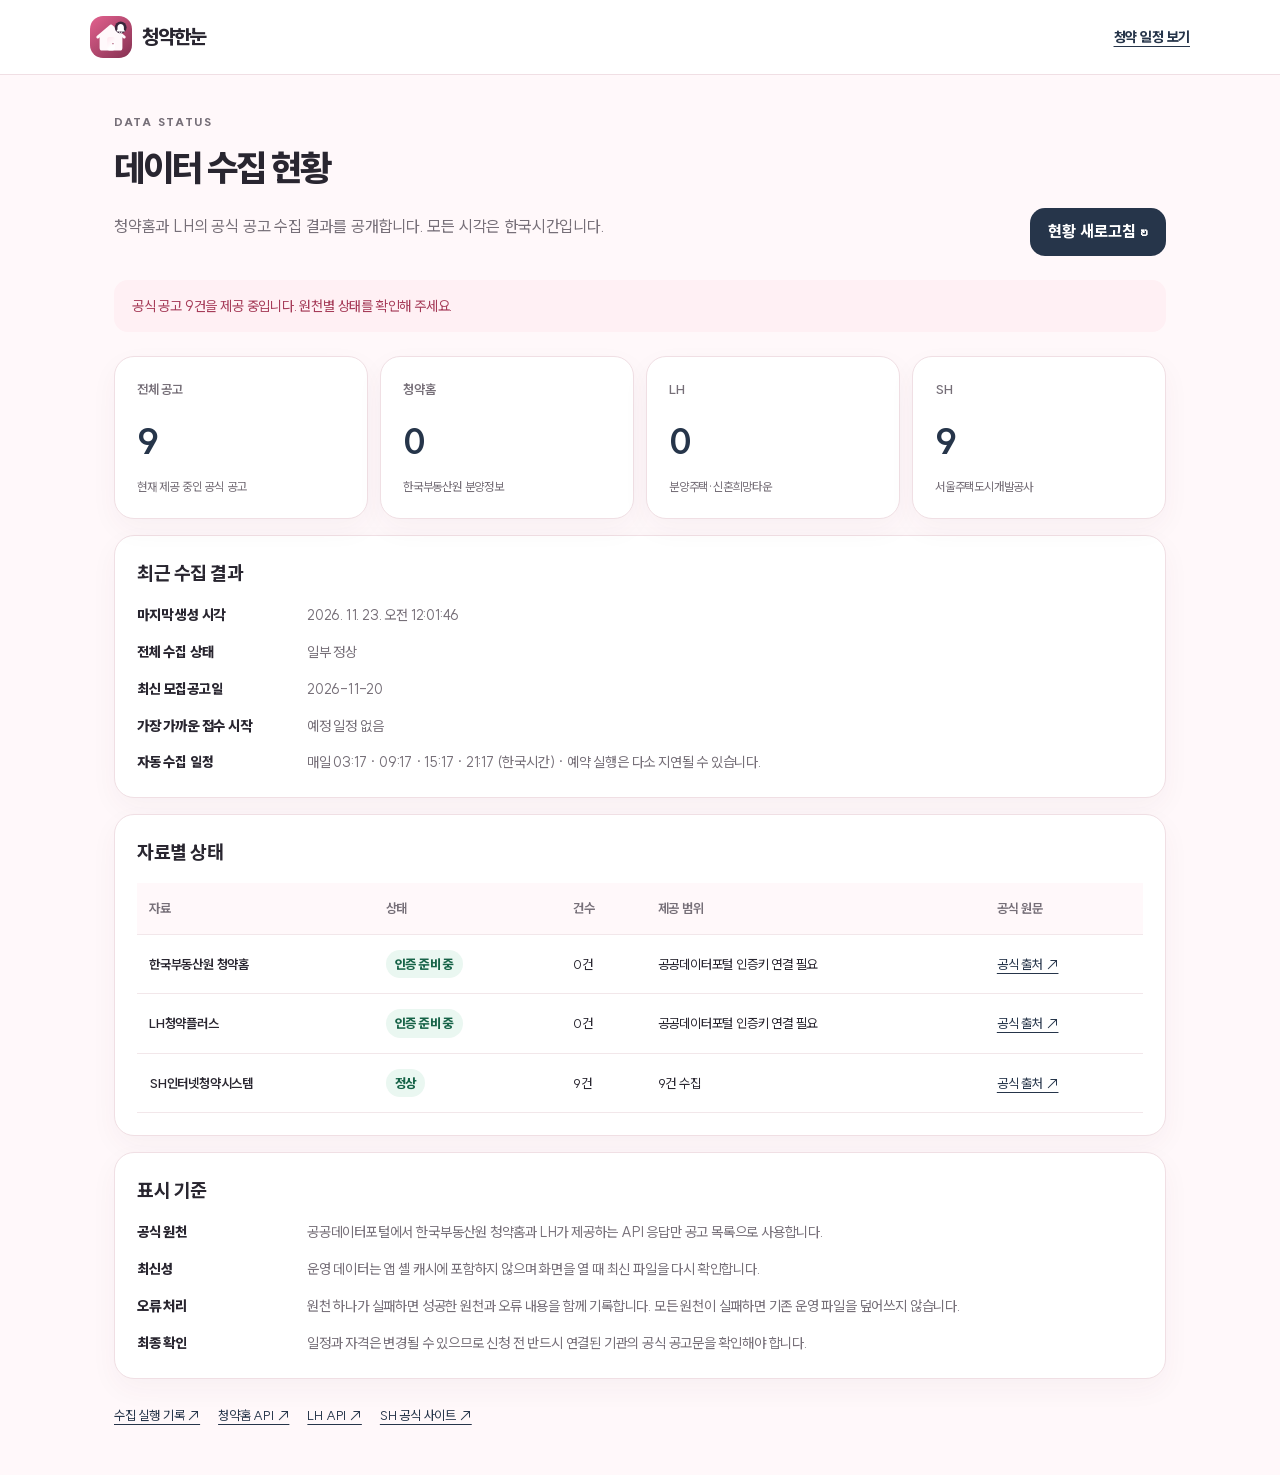
==== app/src/main/assets/www/data-status.html @ 384c61f2 "20261123_app_src_main_assets_www 청약 PWA 오프라인 자산 동기화" ====
<!doctype html><html lang="ko"><head><meta charset="utf-8"><meta name="viewport" content="width=device-width,initial-scale=1,viewport-fit=cover"><meta name="theme-color" content="#8f3658"><meta name="description" content="청약한눈 청약홈·LH·SH 공식 공고 수집 현황"><link rel="icon" href="assets/icon.svg"><link rel="stylesheet" href="data-status.css"><link rel="stylesheet" href="data-status-font.css"><title>데이터 수집 현황 — 청약한눈</title></head><body>
<header><a class="brand" href="./"><img src="assets/icon.svg" alt="">청약한눈</a><a class="home" href="./">청약 일정 보기</a></header>
<main><div class="heading"><div><p class="eyebrow">DATA STATUS</p><h1>데이터 수집 현황</h1><p>청약홈과 LH의 공식 공고 수집 결과를 공개합니다. 모든 시각은 한국시간입니다.</p></div><button id="reload" type="button">현황 새로고침 ↻</button></div>
<p id="notice" class="notice" role="status">공식 데이터 파일을 확인하고 있습니다.</p>
<section class="metrics" aria-label="공식 공고 수집 요약"><article><h2>전체 공고</h2><strong id="total">—</strong><p>현재 제공 중인 공식 공고</p></article><article><h2>청약홈</h2><strong id="applyhome">—</strong><p>한국부동산원 분양정보</p></article><article><h2>LH</h2><strong id="lh">—</strong><p>분양주택·신혼희망타운</p></article><article><h2>SH</h2><strong id="sh">—</strong><p>서울주택도시개발공사</p></article></section>
<section class="panel"><h2>최근 수집 결과</h2><dl><dt>마지막 생성 시각</dt><dd id="generated">—</dd><dt>전체 수집 상태</dt><dd id="overall-status">—</dd><dt>최신 모집공고일</dt><dd id="latest-notice">—</dd><dt>가장 가까운 접수 시작</dt><dd id="next-apply">—</dd><dt>자동 수집 일정</dt><dd>매일 03:17 · 09:17 · 15:17 · 21:17 (한국시간) · 예약 실행은 다소 지연될 수 있습니다.</dd></dl></section>
<section class="panel"><h2>자료별 상태</h2><div class="table-wrap"><table><thead><tr><th>자료</th><th>상태</th><th>건수</th><th>제공 범위</th><th>공식 원문</th></tr></thead><tbody id="sources"></tbody></table></div></section>
<section class="panel"><h2>표시 기준</h2><dl><dt>공식 원천</dt><dd>공공데이터포털에서 한국부동산원 청약홈과 LH가 제공하는 API 응답만 공고 목록으로 사용합니다.</dd><dt>최신성</dt><dd>운영 데이터는 앱 셸 캐시에 포함하지 않으며 화면을 열 때 최신 파일을 다시 확인합니다.</dd><dt>오류 처리</dt><dd>원천 하나가 실패하면 성공한 원천과 오류 내용을 함께 기록합니다. 모든 원천이 실패하면 기존 운영 파일을 덮어쓰지 않습니다.</dd><dt>최종 확인</dt><dd>일정과 자격은 변경될 수 있으므로 신청 전 반드시 연결된 기관의 공식 공고문을 확인해야 합니다.</dd></dl></section>
<footer><a href="https://github.com/softm/bunyanghannun/actions" target="_blank" rel="noopener">수집 실행 기록 ↗</a><a href="https://www.data.go.kr/data/15098547/openapi.do" target="_blank" rel="noopener">청약홈 API ↗</a><a href="https://www.data.go.kr/data/15058530/openapi.do" target="_blank" rel="noopener">LH API ↗</a><a href="https://www.i-sh.co.kr/" target="_blank" rel="noopener">SH 공식 사이트 ↗</a></footer></main><script type="module" src="data-status.js"></script></body></html>
---- app/src/main/assets/www/data-status.css ----
:root{font-family:system-ui,-apple-system,"Noto Sans KR",sans-serif;color:#292630;background:#fff8fa;--pink:#fb5f82;--navy:#26354a;--line:#f0dfe4;--muted:#766f78}*{box-sizing:border-box}body{margin:0}a{color:var(--navy);text-underline-offset:4px}header{display:flex;align-items:center;justify-content:space-between;gap:20px;padding:16px max(20px,calc((100% - 1100px)/2));background:#fff;border-bottom:1px solid var(--line)}.brand{display:flex;align-items:center;gap:10px;color:#292630;font-size:20px;font-weight:900;text-decoration:none}.brand img{width:42px;height:42px;border-radius:13px}.home{font-size:14px;font-weight:800}main{width:min(1100px,100%);margin:auto;padding:38px 24px 50px}.heading{display:flex;align-items:end;justify-content:space-between;gap:24px}.eyebrow{margin:0;color:var(--pink);font-size:11px;font-weight:900;letter-spacing:1.7px}.heading h1{margin:8px 0;font-size:36px;letter-spacing:-1.5px}.heading p,.panel dd{color:var(--muted);line-height:1.7}.heading button{min-height:48px;border:0;border-radius:15px;padding:0 18px;background:var(--navy);color:#fff;font:inherit;font-weight:800}.notice{margin:24px 0;padding:15px 18px;border-radius:14px;background:#fff0f4;color:#a63c59;font-size:14px}.notice.ok{background:#eaf7f1;color:#176348}.notice.error{background:#ffe9e9;color:#9b3030}.metrics{display:grid;grid-template-columns:repeat(4,1fr);gap:12px}.metrics article,.panel{padding:22px;border:1px solid var(--line);border-radius:20px;background:#fff;box-shadow:0 10px 28px #6533400b}.metrics h2{margin:0;color:var(--muted);font-size:13px}.metrics strong{display:block;margin-top:14px;color:var(--navy);font-size:36px}.metrics p{margin:8px 0 0;color:var(--muted);font-size:12px;line-height:1.5}.panel{margin-top:16px}.panel h2{margin:0 0 16px;font-size:19px}.panel dl{display:grid;grid-template-columns:150px 1fr;gap:13px 20px;margin:0;font-size:14px}.panel dt{font-weight:850}.panel dd{margin:0}.table-wrap{overflow:auto}table{width:100%;min-width:720px;border-collapse:collapse;font-size:13px}th,td{padding:15px 12px;border-bottom:1px solid #f2e7ea;text-align:left}th{color:var(--muted);background:#fff8fa}.badge{display:inline-block;padding:4px 9px;border-radius:99px;background:#eaf7f1;color:#176348;font-weight:800}.badge.error{background:#ffe9e9;color:#9b3030}footer{display:flex;flex-wrap:wrap;gap:18px;margin-top:26px;font-size:13px}@media(max-width:720px){main{padding:24px 14px 40px}.heading{display:block}.heading h1{font-size:30px}.heading button{margin-top:12px}.metrics{grid-template-columns:repeat(2,1fr);gap:8px}.metrics article{padding:17px}.metrics strong{font-size:30px}.panel{padding:19px 15px}.panel dl{grid-template-columns:1fr;gap:5px}.panel dd{margin-bottom:11px}}
---- app/src/main/assets/www/data-status-font.css ----
@font-face {
  font-family:"SUIT Variable";
  src:url("./assets/fonts/SUIT-Variable.woff2") format("woff2-variations");
  font-weight:100 900;
  font-style:normal;
  font-display:swap;
}

html,body,button,table {
  font-family:"SUIT Variable",Pretendard,-apple-system,BlinkMacSystemFont,"Apple SD Gothic Neo","Noto Sans KR",sans-serif;
}

body {
  font-weight:430;
  letter-spacing:-.012em;
  line-height:1.58;
  -webkit-font-smoothing:antialiased;
  text-rendering:optimizeLegibility;
}

.brand { font-weight:820; letter-spacing:-.045em; }
.heading h1 { font-weight:840; letter-spacing:-.055em; text-wrap:balance; }
.metrics strong { font-weight:760; letter-spacing:-.035em; font-variant-numeric:tabular-nums; }
.panel h2 { font-weight:780; letter-spacing:-.025em; }
th { font-weight:720; }
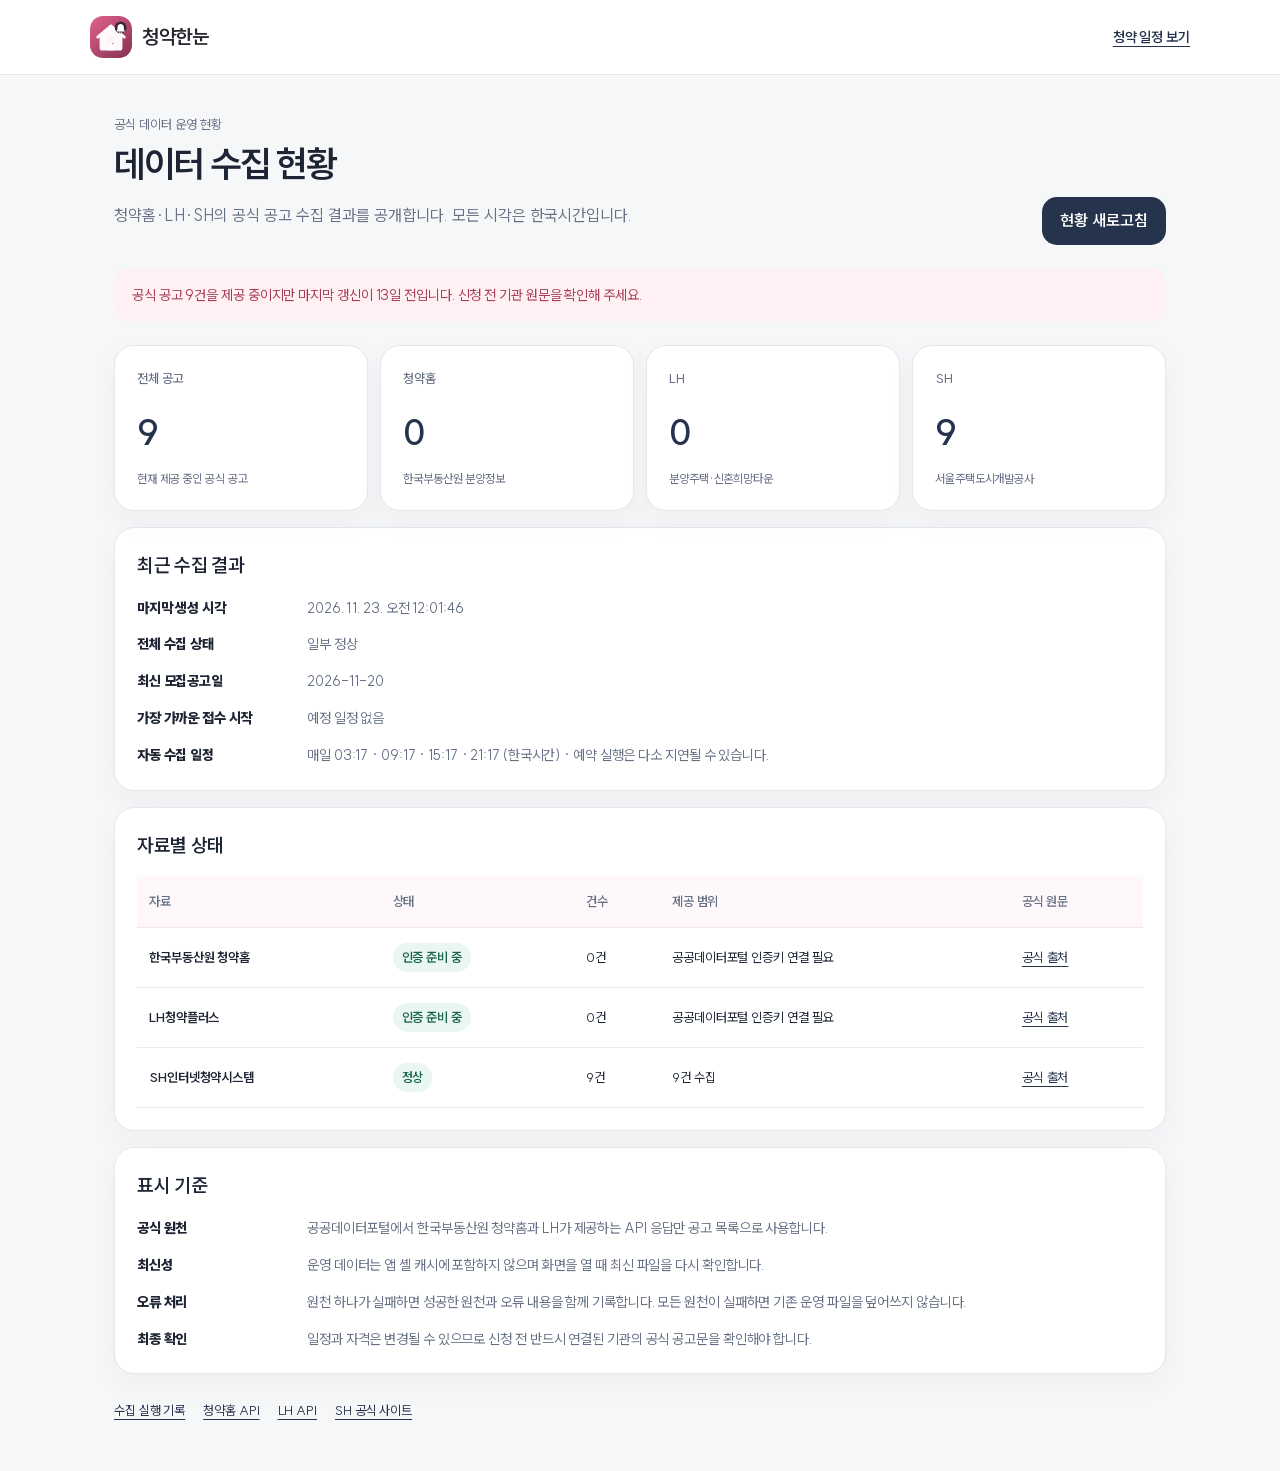
==== commit c59bfea0: "20261126_app_src_main_assets_www_웹동기화" ====
--- a/app/src/main/assets/www/data-status.html
+++ b/app/src/main/assets/www/data-status.html
@@ -1,9 +1,9 @@
 <!doctype html><html lang="ko"><head><meta charset="utf-8"><meta name="viewport" content="width=device-width,initial-scale=1,viewport-fit=cover"><meta name="theme-color" content="#8f3658"><meta name="description" content="청약한눈 청약홈·LH·SH 공식 공고 수집 현황"><link rel="icon" href="assets/icon.svg"><link rel="stylesheet" href="data-status.css"><link rel="stylesheet" href="data-status-font.css"><title>데이터 수집 현황 — 청약한눈</title></head><body>
 <header><a class="brand" href="./"><img src="assets/icon.svg" alt="">청약한눈</a><a class="home" href="./">청약 일정 보기</a></header>
-<main><div class="heading"><div><p class="eyebrow">DATA STATUS</p><h1>데이터 수집 현황</h1><p>청약홈과 LH의 공식 공고 수집 결과를 공개합니다. 모든 시각은 한국시간입니다.</p></div><button id="reload" type="button">현황 새로고침 ↻</button></div>
+<main><div class="heading"><div><p class="eyebrow">공식 데이터 운영 현황</p><h1>데이터 수집 현황</h1><p>청약홈·LH·SH의 공식 공고 수집 결과를 공개합니다. 모든 시각은 한국시간입니다.</p></div><button id="reload" type="button">현황 새로고침</button></div>
 <p id="notice" class="notice" role="status">공식 데이터 파일을 확인하고 있습니다.</p>
 <section class="metrics" aria-label="공식 공고 수집 요약"><article><h2>전체 공고</h2><strong id="total">—</strong><p>현재 제공 중인 공식 공고</p></article><article><h2>청약홈</h2><strong id="applyhome">—</strong><p>한국부동산원 분양정보</p></article><article><h2>LH</h2><strong id="lh">—</strong><p>분양주택·신혼희망타운</p></article><article><h2>SH</h2><strong id="sh">—</strong><p>서울주택도시개발공사</p></article></section>
 <section class="panel"><h2>최근 수집 결과</h2><dl><dt>마지막 생성 시각</dt><dd id="generated">—</dd><dt>전체 수집 상태</dt><dd id="overall-status">—</dd><dt>최신 모집공고일</dt><dd id="latest-notice">—</dd><dt>가장 가까운 접수 시작</dt><dd id="next-apply">—</dd><dt>자동 수집 일정</dt><dd>매일 03:17 · 09:17 · 15:17 · 21:17 (한국시간) · 예약 실행은 다소 지연될 수 있습니다.</dd></dl></section>
 <section class="panel"><h2>자료별 상태</h2><div class="table-wrap"><table><thead><tr><th>자료</th><th>상태</th><th>건수</th><th>제공 범위</th><th>공식 원문</th></tr></thead><tbody id="sources"></tbody></table></div></section>
 <section class="panel"><h2>표시 기준</h2><dl><dt>공식 원천</dt><dd>공공데이터포털에서 한국부동산원 청약홈과 LH가 제공하는 API 응답만 공고 목록으로 사용합니다.</dd><dt>최신성</dt><dd>운영 데이터는 앱 셸 캐시에 포함하지 않으며 화면을 열 때 최신 파일을 다시 확인합니다.</dd><dt>오류 처리</dt><dd>원천 하나가 실패하면 성공한 원천과 오류 내용을 함께 기록합니다. 모든 원천이 실패하면 기존 운영 파일을 덮어쓰지 않습니다.</dd><dt>최종 확인</dt><dd>일정과 자격은 변경될 수 있으므로 신청 전 반드시 연결된 기관의 공식 공고문을 확인해야 합니다.</dd></dl></section>
-<footer><a href="https://github.com/softm/bunyanghannun/actions" target="_blank" rel="noopener">수집 실행 기록 ↗</a><a href="https://www.data.go.kr/data/15098547/openapi.do" target="_blank" rel="noopener">청약홈 API ↗</a><a href="https://www.data.go.kr/data/15058530/openapi.do" target="_blank" rel="noopener">LH API ↗</a><a href="https://www.i-sh.co.kr/" target="_blank" rel="noopener">SH 공식 사이트 ↗</a></footer></main><script type="module" src="data-status.js"></script></body></html>
+<footer><a href="https://github.com/softm/bunyanghannun/actions" target="_blank" rel="noopener">수집 실행 기록</a><a href="https://www.data.go.kr/data/15098547/openapi.do" target="_blank" rel="noopener">청약홈 API</a><a href="https://www.data.go.kr/data/15058530/openapi.do" target="_blank" rel="noopener">LH API</a><a href="https://www.i-sh.co.kr/" target="_blank" rel="noopener">SH 공식 사이트</a></footer></main><script type="module" src="data-status.js"></script></body></html>
--- a/app/src/main/assets/www/data-status.css
+++ b/app/src/main/assets/www/data-status.css
@@ -1 +1 @@
-:root{font-family:system-ui,-apple-system,"Noto Sans KR",sans-serif;color:#292630;background:#fff8fa;--pink:#fb5f82;--navy:#26354a;--line:#f0dfe4;--muted:#766f78}*{box-sizing:border-box}body{margin:0}a{color:var(--navy);text-underline-offset:4px}header{display:flex;align-items:center;justify-content:space-between;gap:20px;padding:16px max(20px,calc((100% - 1100px)/2));background:#fff;border-bottom:1px solid var(--line)}.brand{display:flex;align-items:center;gap:10px;color:#292630;font-size:20px;font-weight:900;text-decoration:none}.brand img{width:42px;height:42px;border-radius:13px}.home{font-size:14px;font-weight:800}main{width:min(1100px,100%);margin:auto;padding:38px 24px 50px}.heading{display:flex;align-items:end;justify-content:space-between;gap:24px}.eyebrow{margin:0;color:var(--pink);font-size:11px;font-weight:900;letter-spacing:1.7px}.heading h1{margin:8px 0;font-size:36px;letter-spacing:-1.5px}.heading p,.panel dd{color:var(--muted);line-height:1.7}.heading button{min-height:48px;border:0;border-radius:15px;padding:0 18px;background:var(--navy);color:#fff;font:inherit;font-weight:800}.notice{margin:24px 0;padding:15px 18px;border-radius:14px;background:#fff0f4;color:#a63c59;font-size:14px}.notice.ok{background:#eaf7f1;color:#176348}.notice.error{background:#ffe9e9;color:#9b3030}.metrics{display:grid;grid-template-columns:repeat(4,1fr);gap:12px}.metrics article,.panel{padding:22px;border:1px solid var(--line);border-radius:20px;background:#fff;box-shadow:0 10px 28px #6533400b}.metrics h2{margin:0;color:var(--muted);font-size:13px}.metrics strong{display:block;margin-top:14px;color:var(--navy);font-size:36px}.metrics p{margin:8px 0 0;color:var(--muted);font-size:12px;line-height:1.5}.panel{margin-top:16px}.panel h2{margin:0 0 16px;font-size:19px}.panel dl{display:grid;grid-template-columns:150px 1fr;gap:13px 20px;margin:0;font-size:14px}.panel dt{font-weight:850}.panel dd{margin:0}.table-wrap{overflow:auto}table{width:100%;min-width:720px;border-collapse:collapse;font-size:13px}th,td{padding:15px 12px;border-bottom:1px solid #f2e7ea;text-align:left}th{color:var(--muted);background:#fff8fa}.badge{display:inline-block;padding:4px 9px;border-radius:99px;background:#eaf7f1;color:#176348;font-weight:800}.badge.error{background:#ffe9e9;color:#9b3030}footer{display:flex;flex-wrap:wrap;gap:18px;margin-top:26px;font-size:13px}@media(max-width:720px){main{padding:24px 14px 40px}.heading{display:block}.heading h1{font-size:30px}.heading button{margin-top:12px}.metrics{grid-template-columns:repeat(2,1fr);gap:8px}.metrics article{padding:17px}.metrics strong{font-size:30px}.panel{padding:19px 15px}.panel dl{grid-template-columns:1fr;gap:5px}.panel dd{margin-bottom:11px}}
+:root{font-family:system-ui,-apple-system,"Noto Sans KR",sans-serif;color:#1d2433;background:#f6f7f9;--pink:#aa3f69;--navy:#26334d;--line:#e4e7ec;--muted:#667085}*{box-sizing:border-box}body{margin:0}a{color:var(--navy);text-underline-offset:4px}header{display:flex;align-items:center;justify-content:space-between;gap:20px;padding:16px max(20px,calc((100% - 1100px)/2));background:#fff;border-bottom:1px solid var(--line)}.brand{display:flex;align-items:center;gap:10px;color:#292630;font-size:20px;font-weight:900;text-decoration:none}.brand img{width:42px;height:42px;border-radius:13px}.home{font-size:14px;font-weight:650}main{width:min(1100px,100%);margin:auto;padding:38px 24px 50px}.heading{display:flex;align-items:end;justify-content:space-between;gap:24px}.eyebrow{margin:0;color:var(--pink);font-size:13px;font-weight:600;letter-spacing:.01em}.heading h1{margin:8px 0;font-size:36px;letter-spacing:-1.5px}.heading p,.panel dd{color:var(--muted);line-height:1.7}.heading button{min-height:48px;border:0;border-radius:15px;padding:0 18px;background:var(--navy);color:#fff;font:inherit;font-weight:650}.notice{margin:24px 0;padding:15px 18px;border-radius:14px;background:#fff0f4;color:#a63c59;font-size:14px}.notice.ok{background:#eaf7f1;color:#176348}.notice.error{background:#ffe9e9;color:#9b3030}.metrics{display:grid;grid-template-columns:repeat(4,1fr);gap:12px}.metrics article,.panel{padding:22px;border:1px solid var(--line);border-radius:20px;background:#fff;box-shadow:0 10px 28px #6533400b}.metrics h2{margin:0;color:var(--muted);font-size:13px}.metrics strong{display:block;margin-top:14px;color:var(--navy);font-size:36px}.metrics p{margin:8px 0 0;color:var(--muted);font-size:12px;line-height:1.5}.panel{margin-top:16px}.panel h2{margin:0 0 16px;font-size:19px}.panel dl{display:grid;grid-template-columns:150px 1fr;gap:13px 20px;margin:0;font-size:14px}.panel dt{font-weight:850}.panel dd{margin:0}.table-wrap{overflow:auto}table{width:100%;min-width:720px;border-collapse:collapse;font-size:13px}th,td{padding:15px 12px;border-bottom:1px solid #f2e7ea;text-align:left}th{color:var(--muted);background:#fff8fa}.badge{display:inline-block;padding:4px 9px;border-radius:99px;background:#eaf7f1;color:#176348;font-weight:650}.badge.error{background:#ffe9e9;color:#9b3030}footer{display:flex;flex-wrap:wrap;gap:18px;margin-top:26px;font-size:13px}@media(max-width:720px){main{padding:24px 14px 40px}.heading{display:block}.heading h1{font-size:30px}.heading button{margin-top:12px}.metrics{grid-template-columns:repeat(2,1fr);gap:8px}.metrics article{padding:17px}.metrics strong{font-size:30px}.panel{padding:19px 15px}.panel dl{grid-template-columns:1fr;gap:5px}.panel dd{margin-bottom:11px}}
--- a/app/src/main/assets/www/data-status-font.css
+++ b/app/src/main/assets/www/data-status-font.css
@@ -11,15 +11,19 @@
 }
 
 body {
-  font-weight:430;
-  letter-spacing:-.012em;
-  line-height:1.58;
+  font-weight:400;
+  letter-spacing:-.006em;
+  line-height:1.62;
   -webkit-font-smoothing:antialiased;
   text-rendering:optimizeLegibility;
 }
 
-.brand { font-weight:820; letter-spacing:-.045em; }
-.heading h1 { font-weight:840; letter-spacing:-.055em; text-wrap:balance; }
-.metrics strong { font-weight:760; letter-spacing:-.035em; font-variant-numeric:tabular-nums; }
-.panel h2 { font-weight:780; letter-spacing:-.025em; }
-th { font-weight:720; }
+.brand { font-weight:680; letter-spacing:-.025em; }
+.heading h1 { font-weight:700; line-height:1.18; letter-spacing:-.035em; text-wrap:balance; }
+.heading p { font-weight:380; letter-spacing:0; }
+.metrics h2 { font-weight:520; letter-spacing:-.01em; }
+.metrics strong { font-weight:650; letter-spacing:-.025em; font-variant-numeric:tabular-nums; }
+.metrics small { font-weight:380; letter-spacing:0; }
+.panel h2 { font-weight:650; letter-spacing:-.018em; }
+dt,th { font-weight:620; letter-spacing:-.01em; }
+dd,td { font-weight:390; }
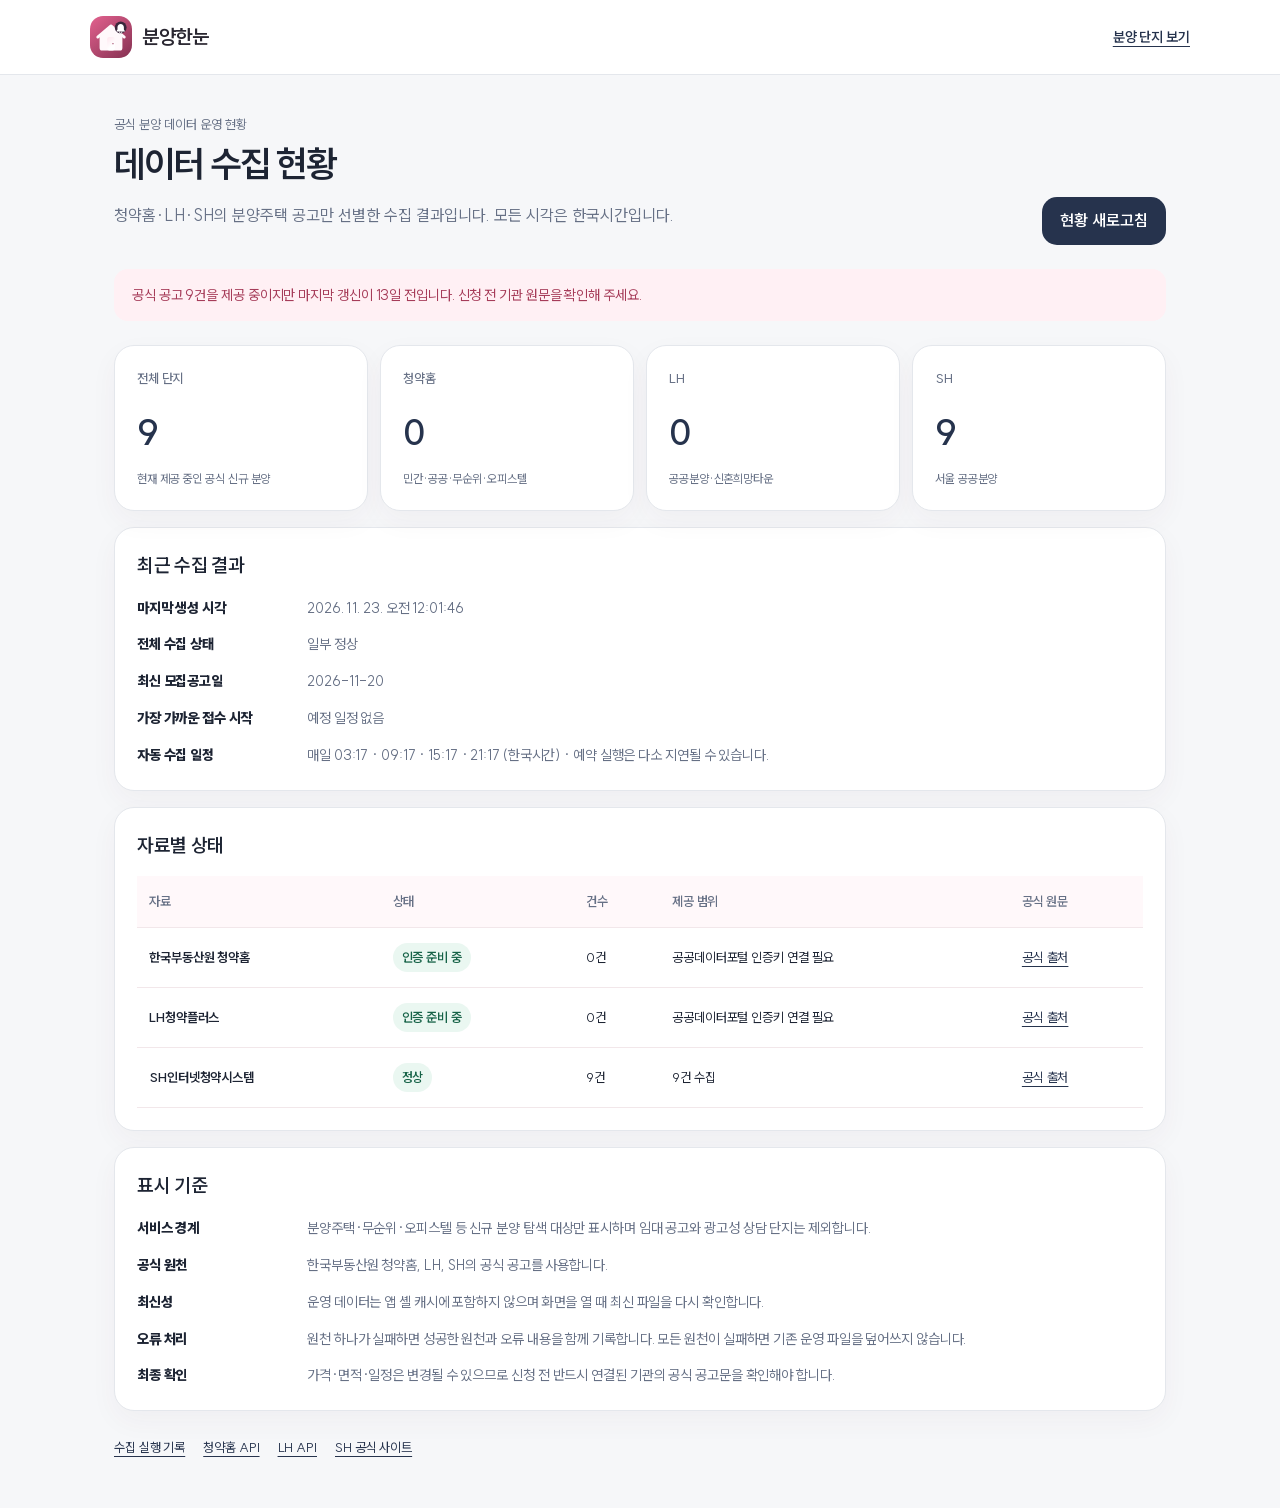
==== commit 53ae93ce: "20261127_app_src_main_assets_www_분양한눈_오프라인_화면" ====
--- a/app/src/main/assets/www/data-status.html
+++ b/app/src/main/assets/www/data-status.html
@@ -1,9 +1,9 @@
-<!doctype html><html lang="ko"><head><meta charset="utf-8"><meta name="viewport" content="width=device-width,initial-scale=1,viewport-fit=cover"><meta name="theme-color" content="#8f3658"><meta name="description" content="청약한눈 청약홈·LH·SH 공식 공고 수집 현황"><link rel="icon" href="assets/icon.svg"><link rel="stylesheet" href="data-status.css"><link rel="stylesheet" href="data-status-font.css"><title>데이터 수집 현황 — 청약한눈</title></head><body>
-<header><a class="brand" href="./"><img src="assets/icon.svg" alt="">청약한눈</a><a class="home" href="./">청약 일정 보기</a></header>
-<main><div class="heading"><div><p class="eyebrow">공식 데이터 운영 현황</p><h1>데이터 수집 현황</h1><p>청약홈·LH·SH의 공식 공고 수집 결과를 공개합니다. 모든 시각은 한국시간입니다.</p></div><button id="reload" type="button">현황 새로고침</button></div>
+<!doctype html><html lang="ko"><head><meta charset="utf-8"><meta name="viewport" content="width=device-width,initial-scale=1,viewport-fit=cover"><meta name="theme-color" content="#8f3658"><meta name="description" content="분양한눈 청약홈·LH·SH 공식 신규 분양 공고 수집 현황"><link rel="icon" href="assets/icon.svg"><link rel="stylesheet" href="data-status.css"><link rel="stylesheet" href="data-status-font.css"><title>데이터 수집 현황 — 분양한눈</title></head><body>
+<header><a class="brand" href="./"><img src="assets/icon.svg" alt="">분양한눈</a><a class="home" href="./">분양 단지 보기</a></header>
+<main><div class="heading"><div><p class="eyebrow">공식 분양 데이터 운영 현황</p><h1>데이터 수집 현황</h1><p>청약홈·LH·SH의 분양주택 공고만 선별한 수집 결과입니다. 모든 시각은 한국시간입니다.</p></div><button id="reload" type="button">현황 새로고침</button></div>
 <p id="notice" class="notice" role="status">공식 데이터 파일을 확인하고 있습니다.</p>
-<section class="metrics" aria-label="공식 공고 수집 요약"><article><h2>전체 공고</h2><strong id="total">—</strong><p>현재 제공 중인 공식 공고</p></article><article><h2>청약홈</h2><strong id="applyhome">—</strong><p>한국부동산원 분양정보</p></article><article><h2>LH</h2><strong id="lh">—</strong><p>분양주택·신혼희망타운</p></article><article><h2>SH</h2><strong id="sh">—</strong><p>서울주택도시개발공사</p></article></section>
+<section class="metrics" aria-label="공식 분양 공고 수집 요약"><article><h2>전체 단지</h2><strong id="total">—</strong><p>현재 제공 중인 공식 신규 분양</p></article><article><h2>청약홈</h2><strong id="applyhome">—</strong><p>민간·공공·무순위·오피스텔</p></article><article><h2>LH</h2><strong id="lh">—</strong><p>공공분양·신혼희망타운</p></article><article><h2>SH</h2><strong id="sh">—</strong><p>서울 공공분양</p></article></section>
 <section class="panel"><h2>최근 수집 결과</h2><dl><dt>마지막 생성 시각</dt><dd id="generated">—</dd><dt>전체 수집 상태</dt><dd id="overall-status">—</dd><dt>최신 모집공고일</dt><dd id="latest-notice">—</dd><dt>가장 가까운 접수 시작</dt><dd id="next-apply">—</dd><dt>자동 수집 일정</dt><dd>매일 03:17 · 09:17 · 15:17 · 21:17 (한국시간) · 예약 실행은 다소 지연될 수 있습니다.</dd></dl></section>
 <section class="panel"><h2>자료별 상태</h2><div class="table-wrap"><table><thead><tr><th>자료</th><th>상태</th><th>건수</th><th>제공 범위</th><th>공식 원문</th></tr></thead><tbody id="sources"></tbody></table></div></section>
-<section class="panel"><h2>표시 기준</h2><dl><dt>공식 원천</dt><dd>공공데이터포털에서 한국부동산원 청약홈과 LH가 제공하는 API 응답만 공고 목록으로 사용합니다.</dd><dt>최신성</dt><dd>운영 데이터는 앱 셸 캐시에 포함하지 않으며 화면을 열 때 최신 파일을 다시 확인합니다.</dd><dt>오류 처리</dt><dd>원천 하나가 실패하면 성공한 원천과 오류 내용을 함께 기록합니다. 모든 원천이 실패하면 기존 운영 파일을 덮어쓰지 않습니다.</dd><dt>최종 확인</dt><dd>일정과 자격은 변경될 수 있으므로 신청 전 반드시 연결된 기관의 공식 공고문을 확인해야 합니다.</dd></dl></section>
+<section class="panel"><h2>표시 기준</h2><dl><dt>서비스 경계</dt><dd>분양주택·무순위·오피스텔 등 신규 분양 탐색 대상만 표시하며 임대 공고와 광고성 상담 단지는 제외합니다.</dd><dt>공식 원천</dt><dd>한국부동산원 청약홈, LH, SH의 공식 공고를 사용합니다.</dd><dt>최신성</dt><dd>운영 데이터는 앱 셸 캐시에 포함하지 않으며 화면을 열 때 최신 파일을 다시 확인합니다.</dd><dt>오류 처리</dt><dd>원천 하나가 실패하면 성공한 원천과 오류 내용을 함께 기록합니다. 모든 원천이 실패하면 기존 운영 파일을 덮어쓰지 않습니다.</dd><dt>최종 확인</dt><dd>가격·면적·일정은 변경될 수 있으므로 신청 전 반드시 연결된 기관의 공식 공고문을 확인해야 합니다.</dd></dl></section>
 <footer><a href="https://github.com/softm/bunyanghannun/actions" target="_blank" rel="noopener">수집 실행 기록</a><a href="https://www.data.go.kr/data/15098547/openapi.do" target="_blank" rel="noopener">청약홈 API</a><a href="https://www.data.go.kr/data/15058530/openapi.do" target="_blank" rel="noopener">LH API</a><a href="https://www.i-sh.co.kr/" target="_blank" rel="noopener">SH 공식 사이트</a></footer></main><script type="module" src="data-status.js"></script></body></html>
